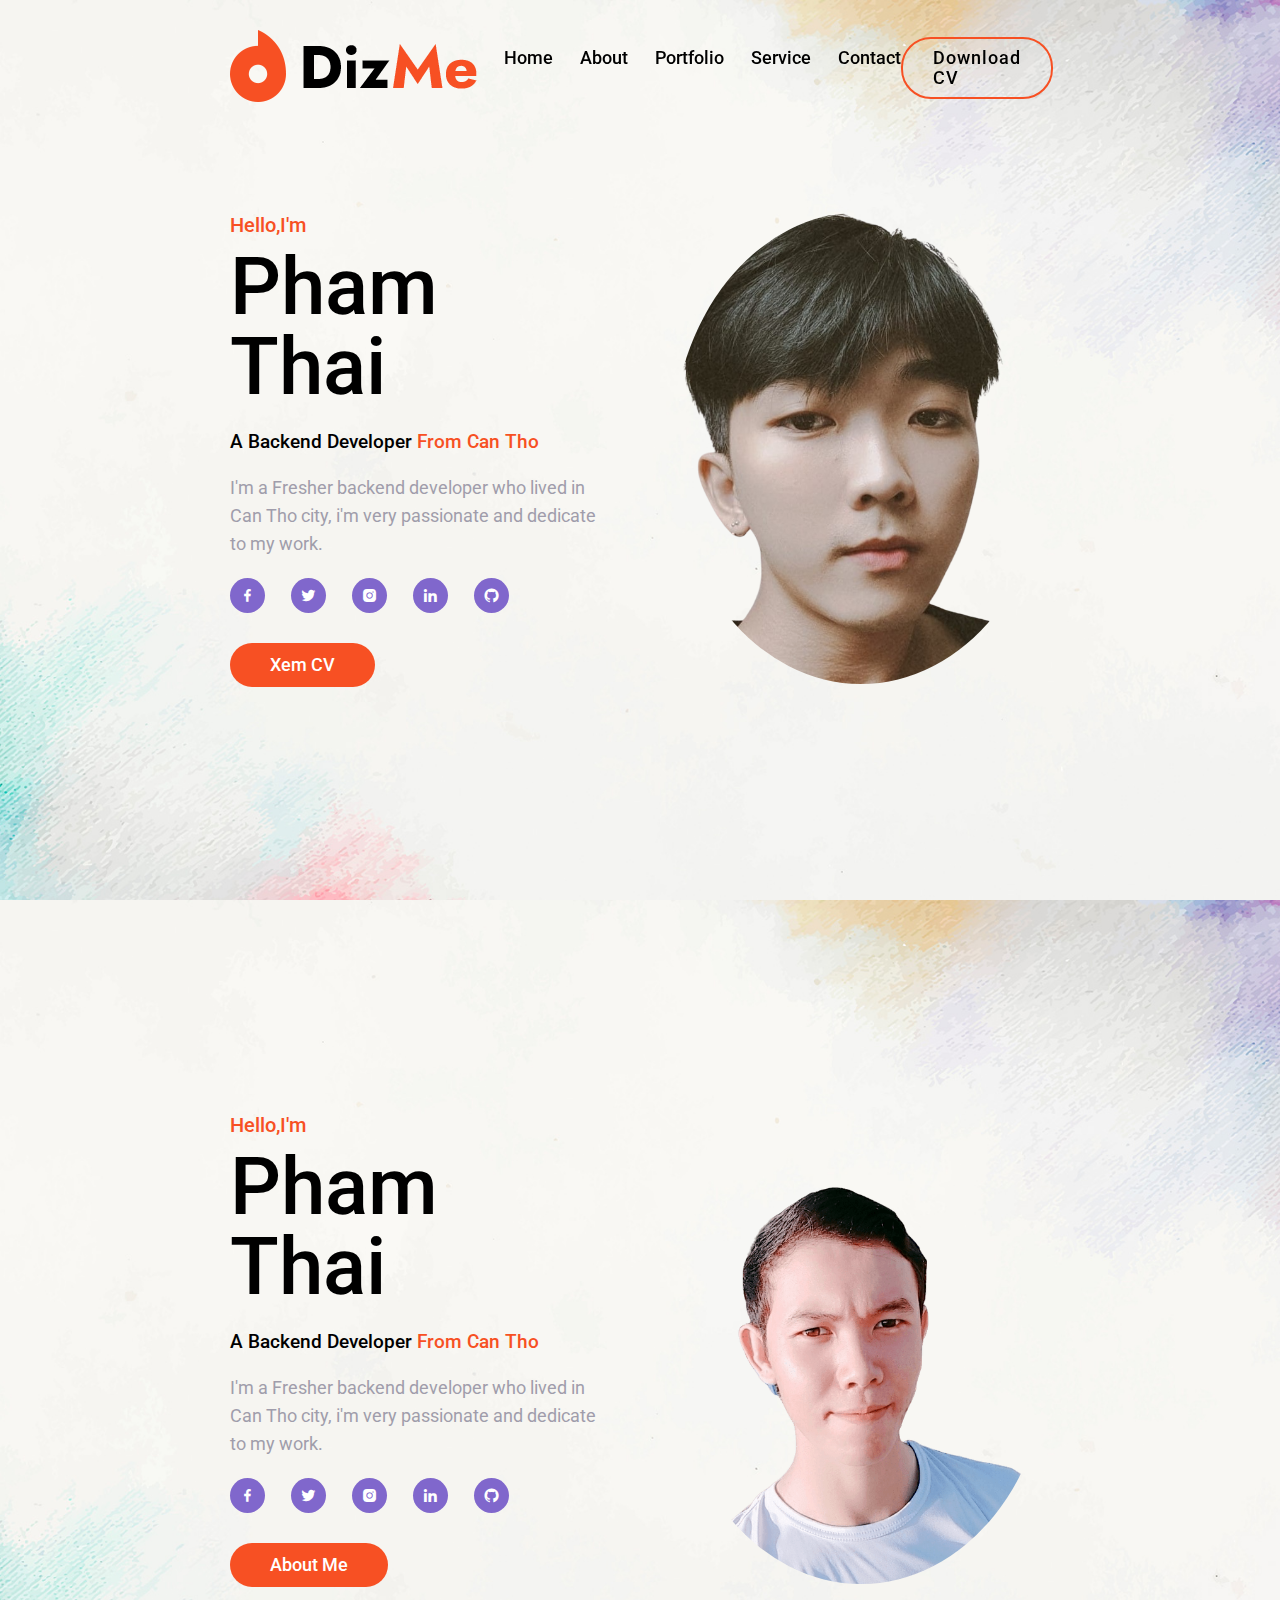
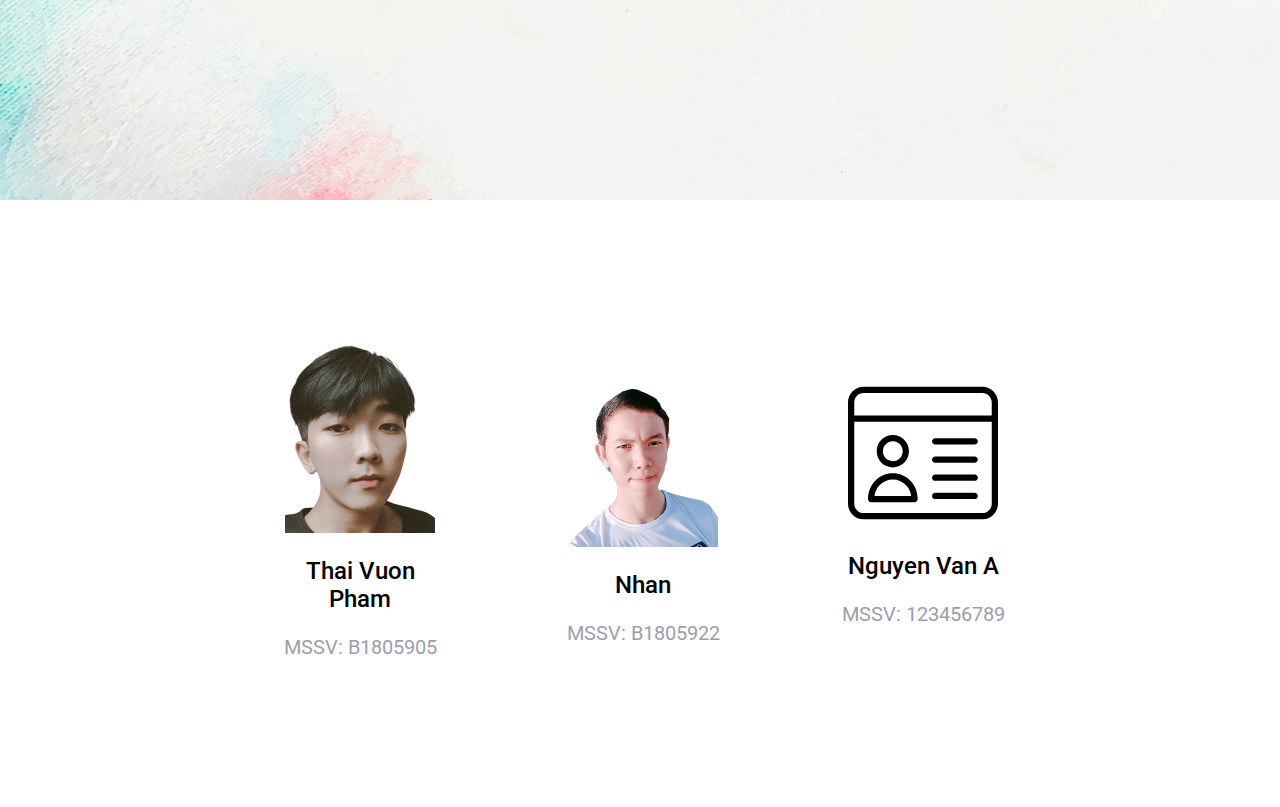
==== index.html @ ff36175e "commit" ====
<!DOCTYPE html>
<html lang="en">
<head>
    <meta charset="UTF-8">
    <meta http-equiv="X-UA-Compatible" content="IE=edge">
    <meta name="viewport" content="width=device-width, initial-scale=1.0">
    <title>Website Giới Thiệu Nhóm</title>
    <link rel="stylesheet" href="assets/css/style.css">

    <link href='https://unpkg.com/boxicons@2.1.2/css/boxicons.min.css' rel='stylesheet'>

    <link rel="preconnect" href="https://fonts.googleapis.com">
    <link rel="preconnect" href="https://fonts.gstatic.com" crossorigin>
    <link href="https://fonts.googleapis.com/css2?family=Roboto:wght@100;300;400;500;700;900&display=swap" rel="stylesheet">
    
</head>
<body>
    <!--Header Start-->
    <header>
        <a href="#"><img src="assets/images/logo.png" alt=""></a>
        <div class="bx bx-menu" id="menu-icon"></div>

        <ul class="navlist">
            <li><a href="#home">Home</a></li>
            <li><a href="#about">About</a></li>
            <li><a href="#portfolio">Portfolio</a></li>
            <li><a href="#service">Service</a></li>
            <li><a href="#contact">Contact</a></li>
        </ul>
        <a href="" class="top-btn">Download CV </a>
    </header>
    <!--Header End-->

    <!--Home Start-->


    <section class="home Pham_info" id="home">
        <div class="home-text">
            <h3>Hello,I'm</h3>
            <h1>Pham Thai</h1>
            <h5>A Backend Developer <span>From Can Tho</span></h5>
            <p>I'm a Fresher backend developer who lived in Can Tho city, i'm very passionate and dedicate to my work.</p>
                <div class="social">
                    <a href="#"><i class='bx bxl-facebook' ></i></a>
                    <a href="#"><i class='bx bxl-twitter' ></i></a>
                    <a href="#"><i class='bx bxl-instagram-alt' ></i></a>
                    <a href="#"><i class='bx bxl-linkedin' ></i></a>
                    <a href="#"><i class='bx bxl-github' ></i></a>
                </div>
                <a href="Pham_CV/Pham_CV.html" class="btn">Xem CV</a>
        </div>
        <div class="home-img">
            <img src="assets/avatar-home-removebg.png" alt="">
        </div>
        
    </section>
    <section class="home Nhan_info" id="home">
        <div class="home-text">
            <h3>Hello,I'm</h3>
            <h1>Pham Thai</h1>
            <h5>A Backend Developer <span>From Can Tho</span></h5>
            <p>I'm a Fresher backend developer who lived in Can Tho city, i'm very passionate and dedicate to my work.</p>
                <div class="social">
                    <a href="#"><i class='bx bxl-facebook' ></i></a>
                    <a href="#"><i class='bx bxl-twitter' ></i></a>
                    <a href="#"><i class='bx bxl-instagram-alt' ></i></a>
                    <a href="#"><i class='bx bxl-linkedin' ></i></a>
                    <a href="#"><i class='bx bxl-github' ></i></a>
                </div>
                <a href="#" class="btn">About Me</a>
        </div>
        <div class="home-img">
            <img src="assets/avatar-1.png" alt="">
        </div>
        
    </section>
   

</div>


    <!--Home End-->

    <!--Other Members Start-->
    <section class="other-members">
        <div class="people">
            <div class="sub-box">

                <div class="sub-img">
                    <a href="#" id="Pham_info">
                    <img  src="assets/avatar-home-removebg.png" alt="">
                </a>
                </div>
                <h3>Thai Vuon Pham</h3>
                <p>MSSV: B1805905 </p>
            </div>
            <div class="sub-box">
                <div class="sub-img">
                    <a href="#" id="Nhan_info">
                    <img src="assets/avatar-1.png" alt="">
                </a>
                </div>
                <h3>Nhan</h3>
                <p>MSSV: B1805922 </p>
            </div>
            <div class="sub-box">
                <div class="sub-img">
                    <img src="assets/images/contact.svg" alt="">
                </div>
                <h3>Nguyen Van A</h3>
                <p>MSSV: 123456789 </p>
            </div>
        </div>
        
    </section>
    <!--Other Members End-->

    
<!-- JS Files-->
<script src="https://code.jquery.com/jquery-3.2.1.slim.min.js" integrity="sha384-KJ3o2DKtIkvYIK3UENzmM7KCkRr/rE9/Qpg6aAZGJwFDMVNA/GpGFF93hXpG5KkN" crossorigin="anonymous"></script>
<script src="https://cdn.jsdelivr.net/npm/popper.js@1.12.9/dist/umd/popper.min.js" integrity="sha384-ApNbgh9B+Y1QKtv3Rn7W3mgPxhU9K/ScQsAP7hUibX39j7fakFPskvXusvfa0b4Q" crossorigin="anonymous"></script>
<script src="https://cdn.jsdelivr.net/npm/bootstrap@4.0.0/dist/js/bootstrap.min.js" integrity="sha384-JZR6Spejh4U02d8jOt6vLEHfe/JQGiRRSQQxSfFWpi1MquVdAyjUar5+76PVCmYl" crossorigin="anonymous"></script>
<script type="text/javascript" src="assets/js/main.js"></script>


</body>
</html>
---- assets/css/style.css ----
*{
    padding:  0;
    margin: 0;
    box-sizing: border-box;
    font-family: 'Roboto', sans-serif;
    list-style: none;
    text-decoration: none;
    scroll-behavior: smooth;
}

:root{
    --bg-color: #ffffff;
    --text-color: #000;
    --second-color: #a09dab;
    --main-color: #f75023;
    --big-font: 5rem;
    --h2-font: 3rem;
    --p-font: 1.1rem;
}

body{
    background-color: var(--bg-color);
    color: var(--text-color);

}

header{
    position: fixed;
    width: 100%;
    top: 0;
    right: 0;
    z-index: 1000;
    display: flex;
    align-items: center;
    justify-content: space-between;
    background: transparent;
    padding: 30px 18%;
    transition: .3s;
}

.logo img{
    max-width: 100%;
    width: 130px;
    height: auto;
}

.navlist{
    display: flex;
}
.navlist li{
    position: relative;
}
.navlist a{
    font-size: var(--p-font);
    color: var(--text-color);
    font-weight: 500;
    padding: 10px 27px;
}
.navlist a::after{
    content: '';
    position: absolute;
    width: 0;
    height: 2px;
    background-color: var(--main-color);
    bottom: -3px;
    left: 0;
    transition: ease .40s;
}
.navlist a:hover::after{
    width: 100%;
}

#menu-icon{
    font-size: 35px;
    color: var(--text-color);
    z-index: 10001;
    cursor: pointer;
    display: none;
}

.top-btn{
    display: inline-block;
    padding: 9px 30px;
    background: transparent;
    border: 2px solid   var(--main-color);
    border-radius: 30px;
    color: var(--text-color);
    letter-spacing: 1px;
    font-size: var(--p-font);
    font-weight: 500;
    transition: ease .50s;
}

.top-btn:hover{
    transform: scale(1.1);
    background-color: var(--main-color);
    border: 2px solid var(--main-color);
    color: var(--bg-color);
}

section{
    padding: 100px 18%;
}

.home{
    min-height: 100vh;
    height: 100%;
    width: 100%;
    background: url(../images/background.jpg);
    background-size:cover ;
    background-position: center;
    position: relative;
    display: grid;
    grid-template-columns: repeat(2,1fr);
    align-items: center;
    grid-gap: 4rem;
}

.home-text h1{
    margin: 10px 0px 25px;
    font-size: var(--big-font) ;
    line-height: 1;
    font-weight: 500;
}
.home-text h5{
    margin-bottom: 23px;
    font-size: 19px ;
    line-height: 1;
    font-weight: 500;
}
span{
    color: var(--main-color); 
}
.home-text h3{
    color: var(--main-color);
    font-size: 20px ;
    font-weight: 500;
}
.home-text p{
    font-size: var(--p-font);
    color: var(--second-color);
    line-height: 28px;
    margin-bottom: 20px;

}

.social a{
    width: 35px;
    height: 35px;
    border-radius: 50%;
    display: inline-flex;
    align-items: center;
    justify-content: center;
    background-color: rgba(128,103,204,1);
    font-size: 17px;
    color: var(--bg-color);
    margin-right: 22px;
    margin-bottom: 30px;
}

.social a:hover{
    transform: scale(1.1);
    background: var(--main-color);
    transition: .5s;
}

.btn{
    display: inline-block;
    color: var(--bg-color);
    background: var(--main-color);
    font-size: var(--p-font);
    padding: 10px 40px;
    font-weight: 500;
    line-height: 24px;
    border-radius: 30px;
    transition: ease .40s;
}
.btn:hover{
    transform: scale(1.1);
}
.home-img img{
    max-width: 100%;
    width: 540px;
    height: auto;
    border-radius: 50%;
}

header.sticky{
    background: var(--bg-color);
    padding: 13px 18%;
    box-shadow: 0px 0px 10px rgba(0 0 0 / 10%);
}

.people{
    display: grid;
    grid-template-columns: repeat(auto-fit,minmax(220px,auto));
    grid-gap: 2rem;
    align-items: center;
    text-align: center;
}

.sub-box{
    padding: 45px 45px 45px 45px;
    transition: ease .50s;
    cursor: pointer;
}
.sub-img img{
    max-width: 100%;
    width:150px ;
    height: auto;
    margin-bottom: 20px;
}

.sub-box h3{
    margin-bottom: 20px;
    font-size: 24px;
    font-weight: 500;
}
.sub-box p{
    font-size: 20px;
    color: var(--second-color);
    line-height: 29px;
}
.sub-box:hover{
    background: #ffffff;
    box-shadow: 18px 0px 87px 0px rgb(10 15 70 / 7%);
    border-radius: 12px;
    will-change: transform;
    transform: perspective(1000px) rotateX(4.80deg) rotateY(10.23deg) scale3d(1.05,1.05,1.05); 
}
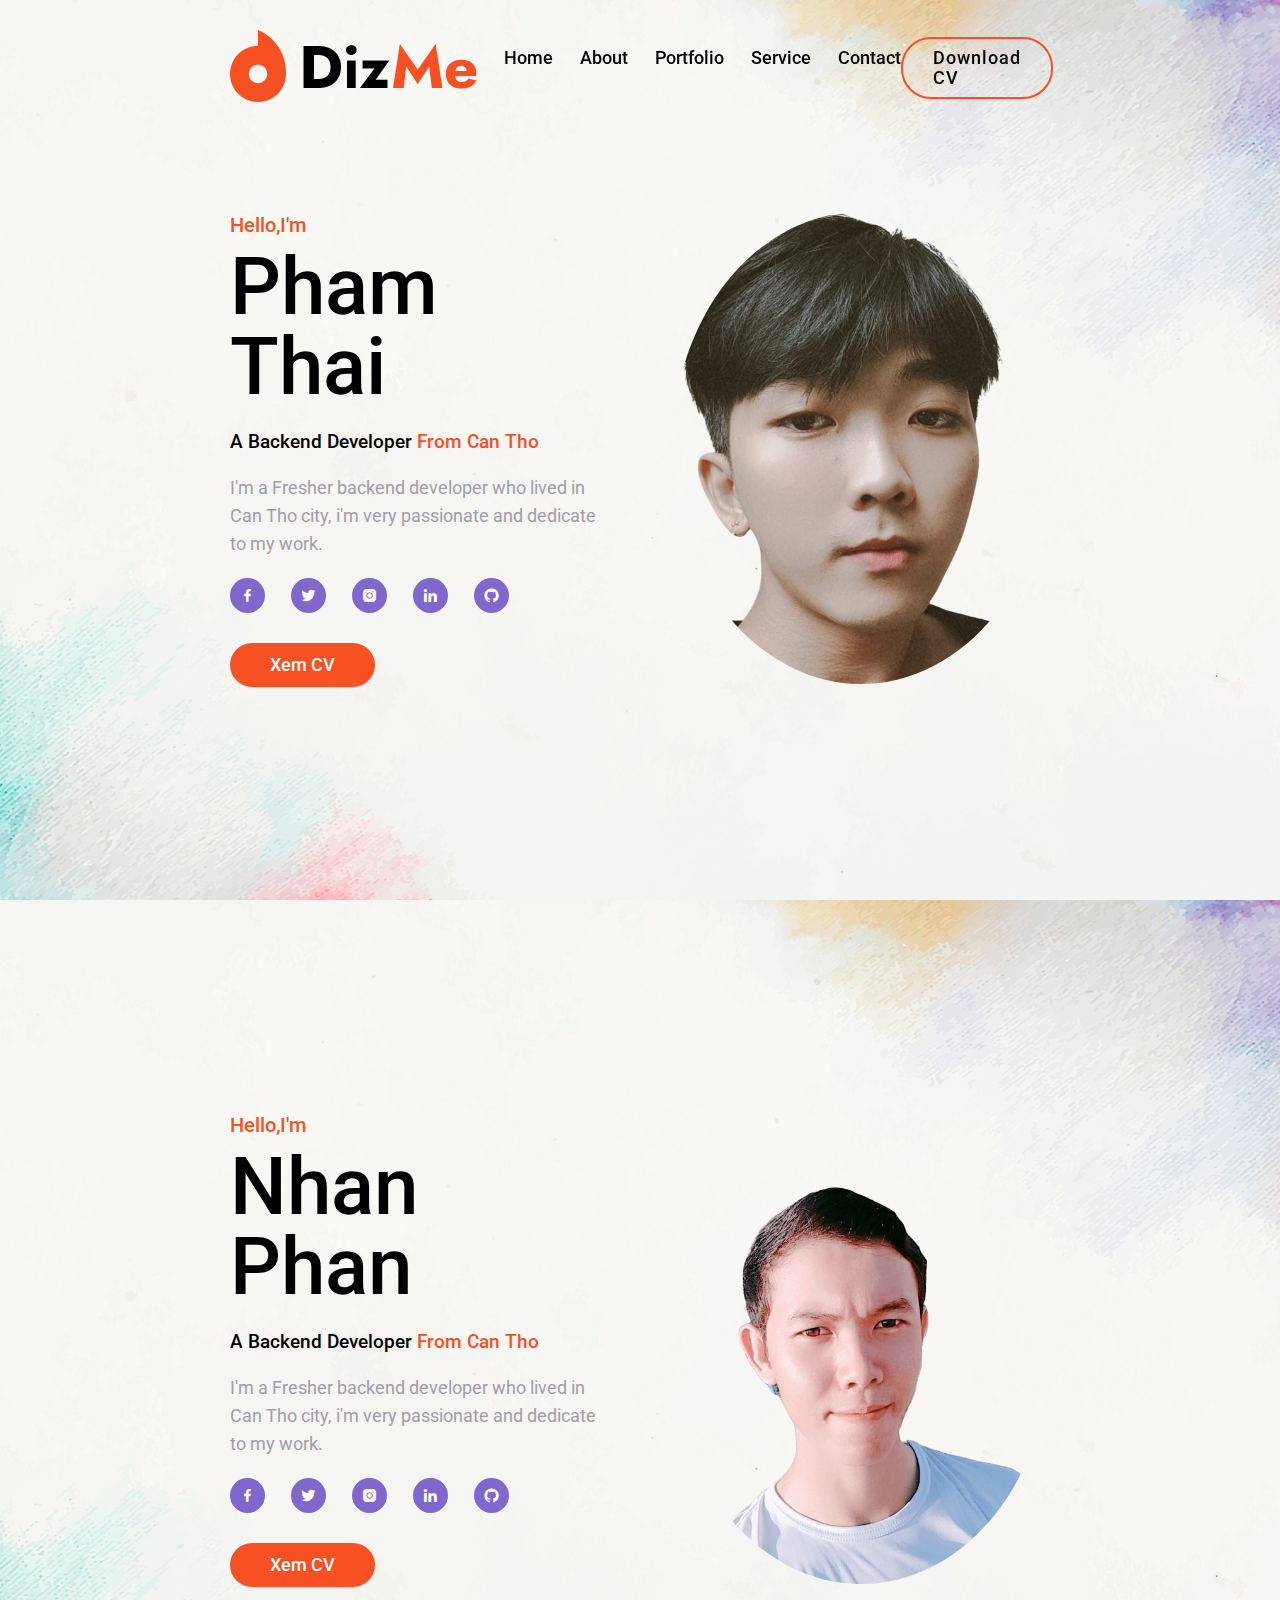
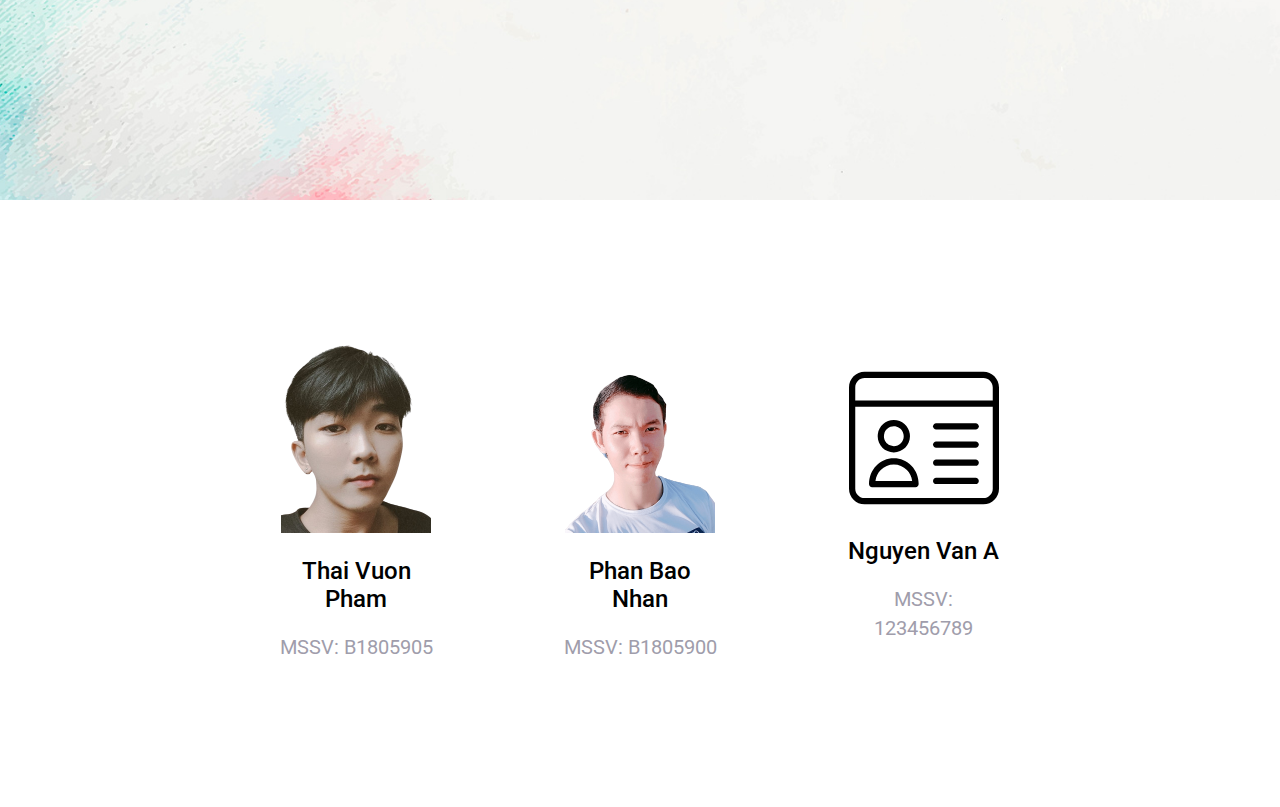
==== commit ece8bb07: "First Commit" ====
--- a/index.html
+++ b/index.html
@@ -57,7 +57,7 @@
     <section class="home Nhan_info" id="home">
         <div class="home-text">
             <h3>Hello,I'm</h3>
-            <h1>Pham Thai</h1>
+            <h1>Nhan Phan</h1>
             <h5>A Backend Developer <span>From Can Tho</span></h5>
             <p>I'm a Fresher backend developer who lived in Can Tho city, i'm very passionate and dedicate to my work.</p>
                 <div class="social">
@@ -67,7 +67,7 @@
                     <a href="#"><i class='bx bxl-linkedin' ></i></a>
                     <a href="#"><i class='bx bxl-github' ></i></a>
                 </div>
-                <a href="#" class="btn">About Me</a>
+                <a href="Nhan_CV/Nhan_CV.html" class="btn">Xem CV</a>
         </div>
         <div class="home-img">
             <img src="assets/avatar-1.png" alt="">
@@ -100,8 +100,8 @@
                     <img src="assets/avatar-1.png" alt="">
                 </a>
                 </div>
-                <h3>Nhan</h3>
-                <p>MSSV: B1805922 </p>
+                <h3>Phan Bao Nhan</h3>
+                <p>MSSV: B1805900 </p>
             </div>
             <div class="sub-box">
                 <div class="sub-img">
